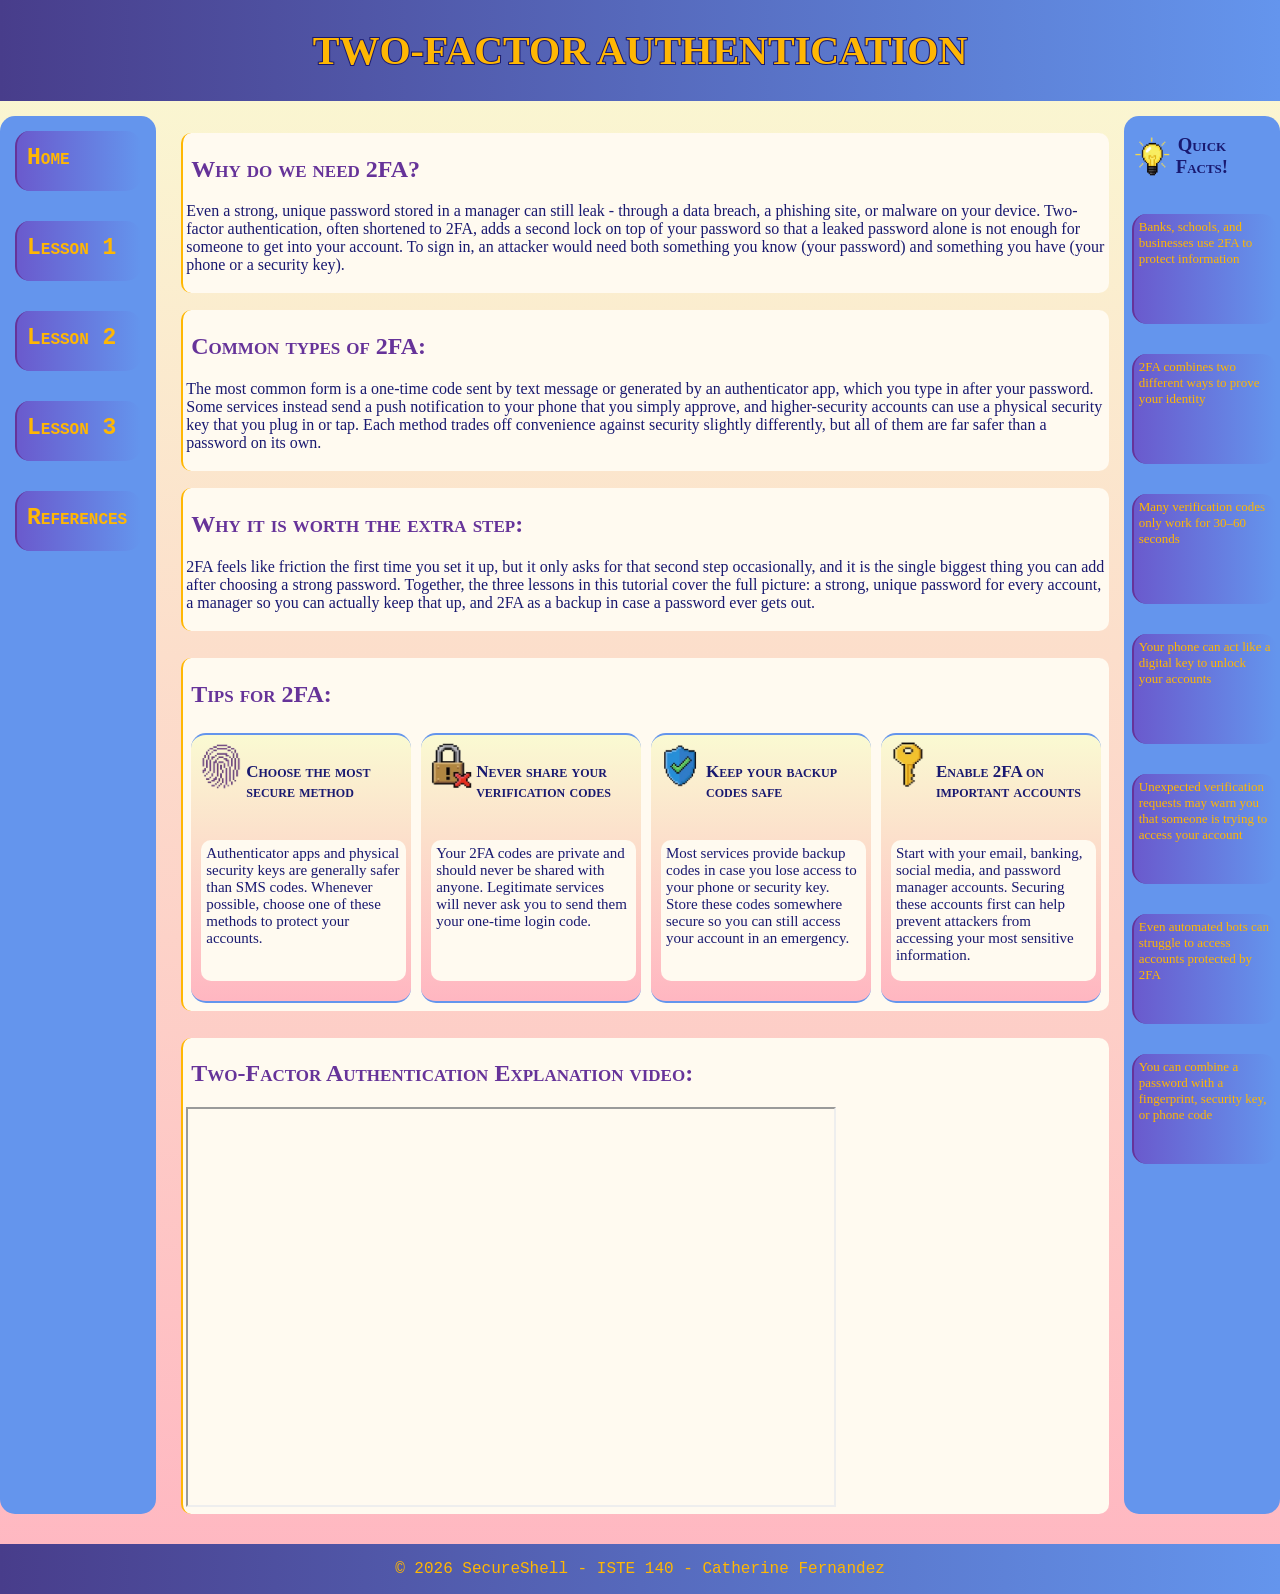
==== cath.html @ 340841a7 "hi" ====
<!DOCTYPE html>
<html lang="en">
<head>
    <meta charset="UTF-8">
    <meta name="viewport" content="width=device-width, initial-scale=1.0">
    <title>My Page</title>
    <link rel="stylesheet" href="assets/css/cath.css">
</head>
<body>

<header>
    <h1>TWO-FACTOR AUTHENTICATION</h1>
</header>

<nav>
    <a href="#">Home</a>
    <a href="trisha.html">Lesson 1</a>
    <a href="#">Lesson 2</a>
    <a href="#">Lesson 3</a>
    <a href="#">References</a>
</nav>

<main>
    <div id="content">
        <div class="section">
    <h2>Why do we need 2FA?</h2>
    <p>Even a strong, unique password stored in a manager can still leak - through a data breach, a phishing site, or malware on your device. Two-factor authentication, often shortened to 2FA, adds a second lock on top of your password so that a leaked password alone is not enough for someone to get into your account. To sign in, an attacker would need both something you know (your password) and something you have (your phone or a security key).</p>
        </div>
        <div class="section">
        <h2>Common types of 2FA:</h2>
    <p>The most common form is a one-time code sent by text message or generated by an authenticator app, which you type in after your password. Some services instead send a push notification to your phone that you simply approve, and higher-security accounts can use a physical security key that you plug in or tap. Each method trades off convenience against security slightly differently, but all of them are far safer than a password on its own.</p>
        </div>
        <div class="section">
            <h2>Why it is worth the extra step:</h2>
    <p>2FA feels like friction the first time you set it up, but it only asks for that second step occasionally, and it is the single biggest thing you can add after choosing a strong password. Together, the three lessons in this tutorial cover the full picture: a strong, unique password for every account, a manager so you can actually keep that up, and 2FA as a backup in case a password ever gets out.</p>
    </div>
        </div>
    <div class="section">
    <h2>Tips for 2FA:</h2>
    <div class="cards">
        <div class="card">
            <img src="assets/images/img_1.png" alt="A purple fingerprint">
            <h4>Choose the most secure method</h4>
            <p>Authenticator apps and physical security keys are generally safer than SMS codes. Whenever possible, choose one of these methods to protect your accounts.</p>
        </div>
        <div class="card">
            <img src="assets/images/img_2.png" alt="A lock with a red cross">
            <h4>Never share your verification codes</h4>
            <p>Your 2FA codes are private and should never be shared with anyone. Legitimate services will never ask you to send them your one-time login code.</p>
        </div>
        <div class="card">
            <img src="assets/images/img_3.png" alt="A blue shield with a green tick">
            <h4>Keep your backup codes safe</h4>
            <p>Most services provide backup codes in case you lose access to your phone or security key. Store these codes somewhere secure so you can still access your account in an emergency.</p>
        </div>
        <div class="card">
            <img src="assets/images/img_4.png" alt="A yellow key">
            <h4>Enable 2FA on important accounts</h4>
            <p>Start with your email, banking, social media, and password manager accounts. Securing these accounts first can help prevent attackers from accessing your most sensitive information.</p>
        </div>
        </div>
    </div>
<div class="section">
    <h2>Two-Factor Authentication Explanation video:</h2>
    <div class="yt_video">
        <iframe src="//www.youtube.com/embed/0mvCeNsTa1g?si=RzAUPf2miMMJQkpx"
                title="Two-Factor Authentication Explained"
                allowfullscreen>
        </iframe>
    </div>
</div>

</main>

<aside>
    <img src="assets/images/bulb.png" alt="A yellow glowing bulb">
    <h3>Quick Facts!</h3>
    <p>Banks, schools, and businesses use 2FA to protect information</p>
    <p>2FA combines two different ways to prove your identity</p>
    <p>Many verification codes only work for 30–60 seconds</p>
    <p>Your phone can act like a digital key to unlock your accounts</p>
    <p>Unexpected verification requests may warn you that someone is trying to access your account</p>
    <p>Even automated bots can struggle to access accounts protected by 2FA</p>
    <p>You can combine a password with a fingerprint, security key, or phone code</p>

</aside>

<footer>
    <p>© 2026 SecureShell - ISTE 140 - Catherine Fernandez</p>
</footer>

</body>
</html>
---- assets/css/cath.css ----
* {
    box-sizing: border-box;
    font-family: Papyrus;
}

body {
    display: grid;
    grid-template-columns: 1fr 6fr 1fr; /*1:3:1*/
    grid-template-rows: auto 3fr auto;
    gap: 15px;
    margin: 0;
    background: linear-gradient(lightgoldenrodyellow,lightpink);
}

header {
    color: #ffb703;
    -webkit-text-stroke: 2px midnightblue;
    paint-order: stroke fill;
    grid-column: 1 / 4; /* the header expands till the end of the page*/
    grid-row: 1;
    text-align: center;
    background: linear-gradient(to left, cornflowerblue,darkslateblue);
    font-size: 20px;
}

nav {
    font-variant: small-caps;
    font-weight: 900;
    grid-column: 1;
    grid-row: 2;
    border-radius: 15px;
    padding: 15px;
    display: grid;
    align-content: start;
    gap: 30px;
    background: cornflowerblue;
}

nav a{
    border-left: solid 2px rebeccapurple;
    background: linear-gradient(to right,slateblue,cornflowerblue);
    border-radius: 15px;
    padding: 14px 10px 20px;
    color: #ffb703;
    font-family: "Courier New";
    font-size: 23px;
    text-decoration: none;
}

nav a:hover{
    background: slateblue;
    transform: scale(1.05);
}

main {
    grid-column: 2;
    grid-row: 2;
    display: grid;
    gap: 10px;
    margin-left: 10px;
}

.section{
    border-radius: 10px;
    background: floralwhite;
    border-left: solid 2px #ffb703;
    color: midnightblue;
    padding: 3px;
    margin-top: 17px;
}

.section:hover{
    background: ghostwhite;
}

.section p{
    font-family: "Comic Sans MS";
    font-weight: 20px;
}

aside {
    grid-column: 3;
    grid-row: 2;
    text-align: center;
    border-radius: 15px;
    background: cornflowerblue;
    display: grid;
    align-content: start;
    grid-template-columns: 1fr 1fr 2fr;
    gap: 4px;
}

aside h3{
    grid-row-start: 1;
    grid-column-start: 2;
    color: midnightblue;
    font-weight: 600px;
}
aside img{
    width: 40px;
    height: 40px;
    margin-top: 20px;
    margin-left: 8px;
}

aside p{
    color: #ffb703;
    border-left: solid 2px rebeccapurple;
    background: linear-gradient(to right,slateblue,cornflowerblue);
    border-radius: 15px;
    height: 110px;
    grid-column: 1/4;
    margin-left: 8px;
    margin-right: 3px;
    padding: 5px;
    text-align: left;
    font-weight: 400px;
    font-size: 13px;
    font-family: "Comic Sans MS";
}

aside p:hover{
    background: slateblue;
    color: gold;
    transform: scale(1.05);
}

footer {
    grid-column: 1 / 4;
    grid-row: 4;
    text-align: center;
    background: linear-gradient(to left, cornflowerblue,darkslateblue);
    color: #ffb703;
    font-family: "Courier New";
}

.cards{
    display: grid;
    repeat(auto-fit, minmax(200px, 1fr));grid-template-columns: 1fr 1fr 1fr 1fr;
}

.card{
    display: grid;
    grid-template-columns: 50px 1fr 1fr;
    grid-template-rows: 1fr 1fr 1fr;
    border-radius: 15px;
    border-top: solid 2px cornflowerblue;
    border-bottom: solid 2px cornflowerblue;
    margin: 5px;
    padding: 5px;
    background: lightpink;
    background: linear-gradient(lightgoldenrodyellow,lightpink);
}

.card:hover{
    transform: scale(1.05);
}

.card p{
    font-size: 15px;
    border-radius: 10px;
    padding: 5px;
    background: floralwhite;
}

p{
    font-family: "Courier New";
    font-weight: 500;
}

img{
    grid-row: 1/1;
    width: 50px;
    height: 50px;
}
h4{
    grid-column: 2/4;
    font-family: "Comic Sans MS";
    font-size: 17px;
    color: midnightblue;
}
.cards p{
    grid-column: 1/4;
    grid-row: 2/4;
    margin-left: 5px;
}

h2{
    margin-left: 5px;
    color: rebeccapurple;
}

h1,h2,h3,h4{
    font-variant: small-caps;
    font-weight: 800;
}

.yt_video iframe{
    width: 650px;
    height: 400px;
}

.yt_video{
    grid-row-start: 5;
}
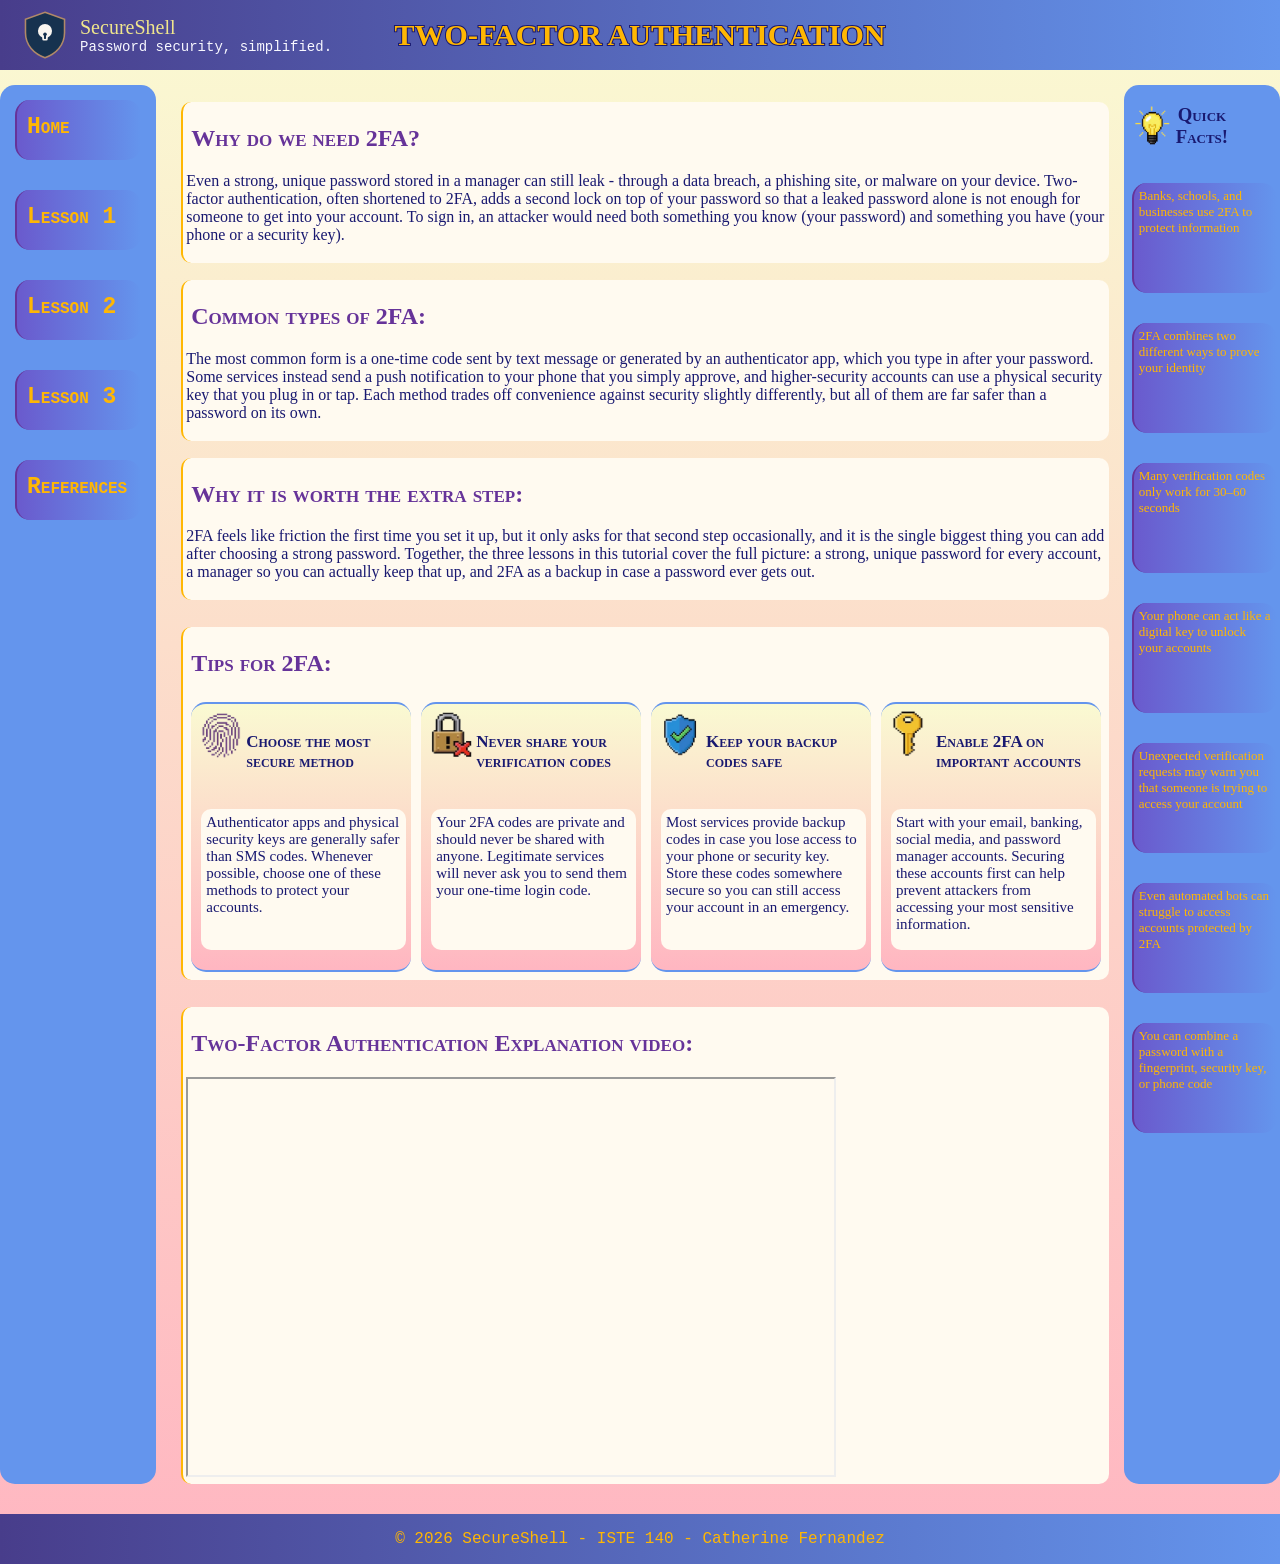
==== commit 5ed4dc1e: "added logo" ====
--- a/cath.html
+++ b/cath.html
@@ -3,21 +3,24 @@
 <head>
     <meta charset="UTF-8">
     <meta name="viewport" content="width=device-width, initial-scale=1.0">
-    <title>My Page</title>
+    <title>Two-Factor Authentication</title>
     <link rel="stylesheet" href="assets/css/cath.css">
 </head>
 <body>
 
 <header>
+    <img src="assets/images/logo.svg" alt="SecureShell logo">
+    <p class="site_name">SecureShell</p>
+    <p class="tagline">Password security, simplified.</p>
     <h1>TWO-FACTOR AUTHENTICATION</h1>
 </header>
 
 <nav>
-    <a href="#">Home</a>
+    <a href="index.html">Home</a>
     <a href="trisha.html">Lesson 1</a>
-    <a href="#">Lesson 2</a>
-    <a href="#">Lesson 3</a>
-    <a href="#">References</a>
+    <a href="cath.html">Lesson 2</a>
+    <a href="deekshita.html">Lesson 3</a>
+    <a href="references.html">References</a>
 </nav>
 
 <main>
--- a/assets/css/cath.css
+++ b/assets/css/cath.css
@@ -5,7 +5,7 @@
 
 body {
     display: grid;
-    grid-template-columns: 1fr 6fr 1fr; /*1:3:1*/
+    grid-template-columns: 1fr 6fr 1fr;
     grid-template-rows: auto 3fr auto;
     gap: 15px;
     margin: 0;
@@ -13,14 +13,53 @@
 }
 
 header {
-    color: #ffb703;
-    -webkit-text-stroke: 2px midnightblue;
-    paint-order: stroke fill;
+    display: grid;
+    grid-template-columns: 50px 1fr 2fr 1fr 50px;
+    grid-template-rows: auto auto;
+    column-gap: 10px;
+    align-items: center;
+    padding: 10px 20px;
     grid-column: 1 / 4; /* the header expands till the end of the page*/
     grid-row: 1;
     text-align: center;
-    background: linear-gradient(to left, cornflowerblue,darkslateblue);
+    background: linear-gradient(to left, cornflowerblue, darkslateblue);
     font-size: 20px;
+}
+
+header img {
+    grid-column: 1;
+    grid-row: 1 / 3;
+}
+
+.site_name {
+    grid-column: 2;
+    grid-row: 1;
+    align-self: end;
+    text-align: left;
+    margin: 0;
+    color: khaki;
+    font-family: "Comic Sans MS";
+}
+
+.tagline {
+    grid-column: 2;
+    grid-row: 2;
+    align-self: start;
+    text-align: left;
+    margin: 0;
+    font-size: 14px;
+    color: ghostwhite;
+}
+
+
+header h1 {
+    grid-column: 3;
+    grid-row: 1 / 3;
+    margin: 0;
+    font-size: 30px;
+    color: #ffb703;
+    -webkit-text-stroke: 2px midnightblue;
+    paint-order: stroke fill;
 }
 
 nav {
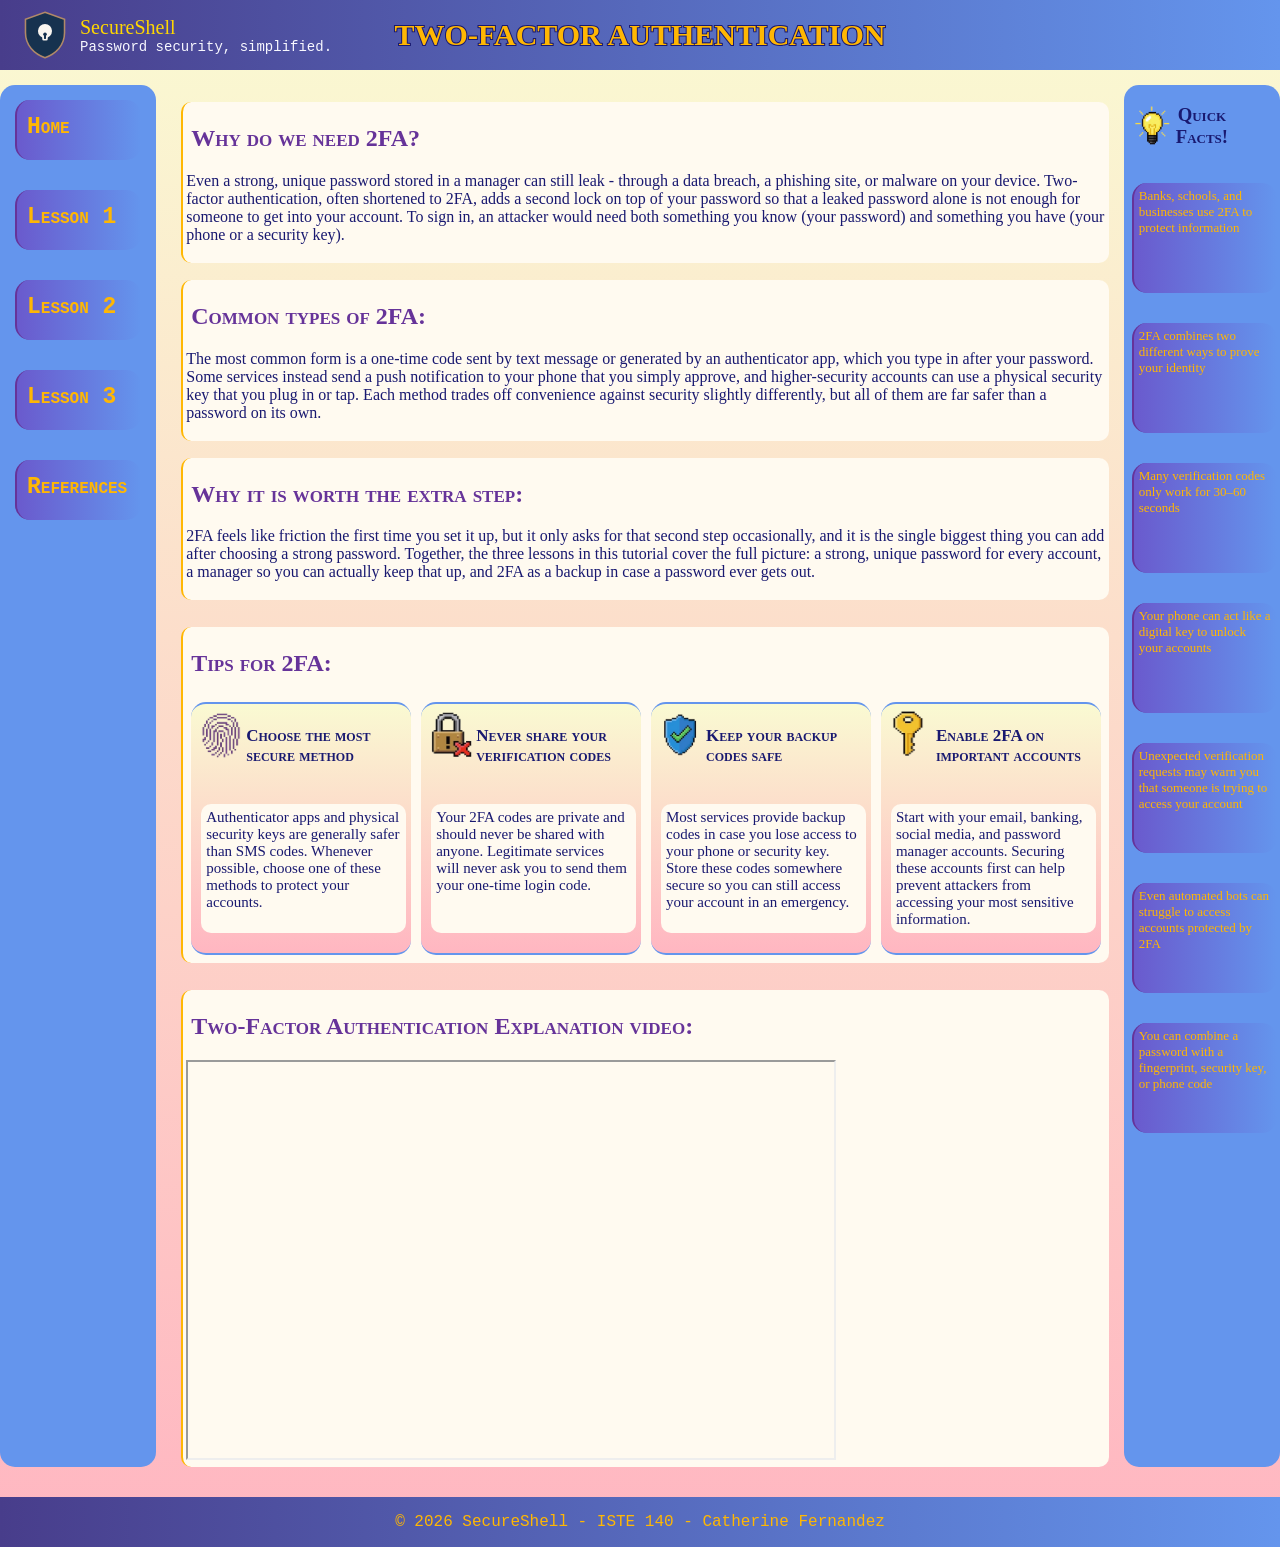
==== commit d9d29d15: "validation fix- h4 tag" ====
--- a/cath.html
+++ b/cath.html
@@ -43,22 +43,22 @@
     <div class="cards">
         <div class="card">
             <img src="assets/images/img_1.png" alt="A purple fingerprint">
-            <h4>Choose the most secure method</h4>
+            <h3>Choose the most secure method</h3>
             <p>Authenticator apps and physical security keys are generally safer than SMS codes. Whenever possible, choose one of these methods to protect your accounts.</p>
         </div>
         <div class="card">
             <img src="assets/images/img_2.png" alt="A lock with a red cross">
-            <h4>Never share your verification codes</h4>
+            <h3>Never share your verification codes</h3>
             <p>Your 2FA codes are private and should never be shared with anyone. Legitimate services will never ask you to send them your one-time login code.</p>
         </div>
         <div class="card">
             <img src="assets/images/img_3.png" alt="A blue shield with a green tick">
-            <h4>Keep your backup codes safe</h4>
+            <h3>Keep your backup codes safe</h3>
             <p>Most services provide backup codes in case you lose access to your phone or security key. Store these codes somewhere secure so you can still access your account in an emergency.</p>
         </div>
         <div class="card">
             <img src="assets/images/img_4.png" alt="A yellow key">
-            <h4>Enable 2FA on important accounts</h4>
+            <h3>Enable 2FA on important accounts</h3>
             <p>Start with your email, banking, social media, and password manager accounts. Securing these accounts first can help prevent attackers from accessing your most sensitive information.</p>
         </div>
         </div>
--- a/assets/css/cath.css
+++ b/assets/css/cath.css
@@ -1,8 +1,29 @@
+/*
+   cath.css - styles for the Two-Factor Authentication page (Lesson 2)
+
+   Colors:
+     lightgoldenrodyellow + lightpink   page background and cards
+     cornflowerblue + darkslateblue      header, footer, nav and sidebar
+     slateblue                           nav links, fact boxes, hover
+     midnightblue                        text and heading outline
+     rebeccapurple                       h2 headings, borders
+     #ffb703 (gold-yellow)               page title, links, footer text
+     gold                                fact box text on hover
+     floralwhite + ghostwhite            content sections
+
+   Fonts:
+     Papyrus           default for the whole page
+     Courier New       nav links, footer, paragraphs
+     Comic Sans MS     section text, card titles, sidebar facts
+*/
+
+/* Repetition: the same base font everywhere keeps the page consistent */
 * {
     box-sizing: border-box;
     font-family: Papyrus;
 }
 
+/* Alignment: one grid lines up the nav, main and sidebar in neat columns */
 body {
     display: grid;
     grid-template-columns: 1fr 6fr 1fr;
@@ -12,6 +33,7 @@
     background: linear-gradient(lightgoldenrodyellow,lightpink);
 }
 
+/* Alignment: the header grid lines up the logo, name and title, and the balanced columns keep the title centered */
 header {
     display: grid;
     grid-template-columns: 50px 1fr 2fr 1fr 50px;
@@ -22,26 +44,29 @@
     grid-column: 1 / 4; /* the header expands till the end of the page*/
     grid-row: 1;
     text-align: center;
-    background: linear-gradient(to left, cornflowerblue, darkslateblue);
+    background: linear-gradient(to left, cornflowerblue,darkslateblue);
     font-size: 20px;
 }
 
-header img {
+/* Proximity: the logo sits right next to the site name so they read as one group */
+header img{
     grid-column: 1;
     grid-row: 1 / 3;
 }
 
-.site_name {
+/* Proximity: the site name is close to the logo and tagline so the branding stays together */
+.site_name{
     grid-column: 2;
     grid-row: 1;
     align-self: end;
     text-align: left;
     margin: 0;
-    color: khaki;
-    font-family: "Comic Sans MS";
-}
-
-.tagline {
+    color: gold;
+    font-family: "Comic Sans MS";
+}
+
+/* Proximity: the tagline is directly under the site name so they belong together */
+.tagline{
     grid-column: 2;
     grid-row: 2;
     align-self: start;
@@ -51,8 +76,8 @@
     color: ghostwhite;
 }
 
-
-header h1 {
+/* Contrast: the yellow title with a dark outline stands out on the blue header */
+header h1{
     grid-column: 3;
     grid-row: 1 / 3;
     margin: 0;
@@ -62,6 +87,8 @@
     paint-order: stroke fill;
 }
 
+
+/* Proximity: all the links are grouped in one box so they read as the menu */
 nav {
     font-variant: small-caps;
     font-weight: 900;
@@ -75,6 +102,7 @@
     background: cornflowerblue;
 }
 
+/* Repetition: every link has the same shape, color and font so they look like a set */
 nav a{
     border-left: solid 2px rebeccapurple;
     background: linear-gradient(to right,slateblue,cornflowerblue);
@@ -86,11 +114,13 @@
     text-decoration: none;
 }
 
+/* Contrast: the darker color and bigger size show which link you're on */
 nav a:hover{
     background: slateblue;
     transform: scale(1.05);
 }
 
+/* Alignment: the sections stack in one column with even gaps */
 main {
     grid-column: 2;
     grid-row: 2;
@@ -99,6 +129,7 @@
     margin-left: 10px;
 }
 
+/* Repetition: every section is the same white rounded box with a yellow border */
 .section{
     border-radius: 10px;
     background: floralwhite;
@@ -108,15 +139,18 @@
     margin-top: 17px;
 }
 
+/* Contrast: a small color change shows which section you're on */
 .section:hover{
     background: ghostwhite;
 }
 
+/* Repetition: all the lesson text uses the same font so it reads consistently */
 .section p{
     font-family: "Comic Sans MS";
     font-weight: 20px;
 }
 
+/* Proximity: all the quick facts are grouped together in one sidebar box */
 aside {
     grid-column: 3;
     grid-row: 2;
@@ -129,12 +163,15 @@
     gap: 4px;
 }
 
+/* Contrast: the dark blue heading stands out from the yellow facts */
 aside h3{
     grid-row-start: 1;
     grid-column-start: 2;
     color: midnightblue;
     font-weight: 600px;
 }
+
+/* Proximity: the bulb sits right next to the heading so they read as one title */
 aside img{
     width: 40px;
     height: 40px;
@@ -142,6 +179,7 @@
     margin-left: 8px;
 }
 
+/* Repetition: each fact uses the same box style as the nav links, which ties the sidebar to the nav */
 aside p{
     color: #ffb703;
     border-left: solid 2px rebeccapurple;
@@ -158,12 +196,14 @@
     font-family: "Comic Sans MS";
 }
 
+/* Contrast: gold text on a darker box highlights the fact you're reading */
 aside p:hover{
     background: slateblue;
     color: gold;
     transform: scale(1.05);
 }
 
+/* Repetition: the footer uses the same gradient as the header so the top and bottom match */
 footer {
     grid-column: 1 / 4;
     grid-row: 4;
@@ -173,11 +213,13 @@
     font-family: "Courier New";
 }
 
+/* Alignment: the cards line up in a row of equal columns */
 .cards{
     display: grid;
-    repeat(auto-fit, minmax(200px, 1fr));grid-template-columns: 1fr 1fr 1fr 1fr;
-}
-
+repeat(auto-fit, minmax(200px, 1fr));grid-template-columns: 1fr 1fr 1fr 1fr;
+}
+
+/* Repetition: every card has the same border, shape and gradient */
 .card{
     display: grid;
     grid-template-columns: 50px 1fr 1fr;
@@ -191,10 +233,12 @@
     background: linear-gradient(lightgoldenrodyellow,lightpink);
 }
 
+/* Contrast: the card grows on hover so it stands out from the others */
 .card:hover{
     transform: scale(1.05);
 }
 
+/* Contrast: a white box behind the tip text makes it stand out from the pink card */
 .card p{
     font-size: 15px;
     border-radius: 10px;
@@ -202,43 +246,53 @@
     background: floralwhite;
 }
 
+/* Repetition: paragraphs use the same font across the page */
 p{
     font-family: "Courier New";
     font-weight: 500;
 }
 
+/* Repetition: all the icons are the same size */
 img{
     grid-row: 1/1;
     width: 50px;
     height: 50px;
 }
-h4{
+
+/* Alignment: in every card the title lines up right beside the icon */
+.card h3{
     grid-column: 2/4;
     font-family: "Comic Sans MS";
     font-size: 17px;
     color: midnightblue;
 }
+
+/* Alignment: the tip text lines up under the icon and title */
 .cards p{
     grid-column: 1/4;
     grid-row: 2/4;
     margin-left: 5px;
 }
 
+/* Contrast: purple headings stand out from the dark blue body text */
 h2{
     margin-left: 5px;
     color: rebeccapurple;
 }
 
+/* Repetition: all the headings use bold small caps */
 h1,h2,h3,h4{
     font-variant: small-caps;
     font-weight: 800;
 }
 
+/* Contrast: the big video stands out as the main visual on the page */
 .yt_video iframe{
     width: 650px;
     height: 400px;
 }
 
+/* Alignment: the video gets its own row below the text */
 .yt_video{
     grid-row-start: 5;
-}+}
